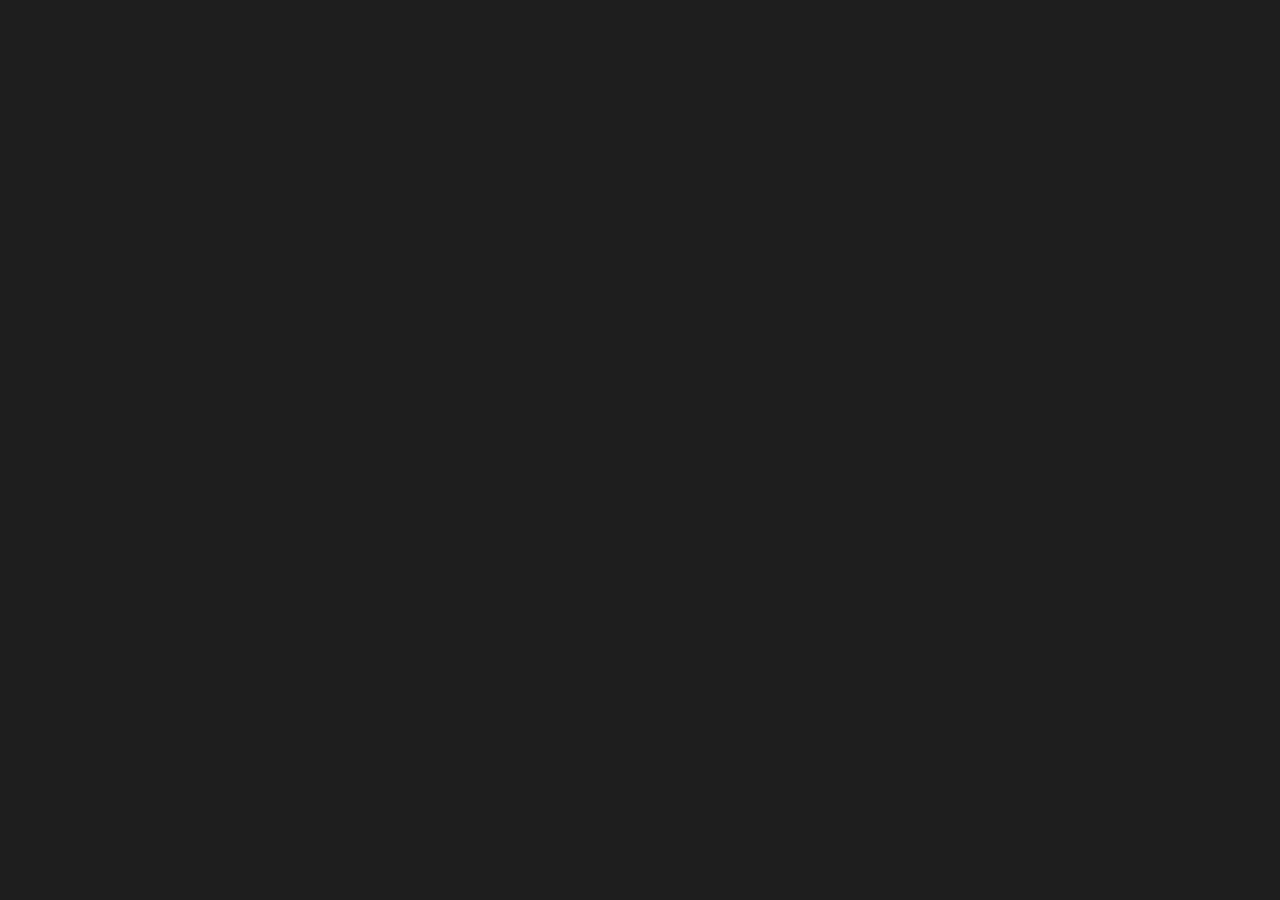
==== index.html @ 634e8bd8 "Add files via upload" ====
<!DOCTYPE html>
<html lang="ru" class="page">
<head>
    <meta charset="UTF-8">
    <meta name="viewport" content="width=device-width, initial-scale=1.0">
    <title>Хакатон</title>
    <link rel="stylesheet" href="./css/index.css">
</head>
<body class="page__body">
    
</body>
</html>
---- css/index.css ----
/* base */
@import "./base/fonts.css";
@import "./base/globals.css";
@import "./base/normalize.css";
@import "./base/vars.css";

/* blocks */
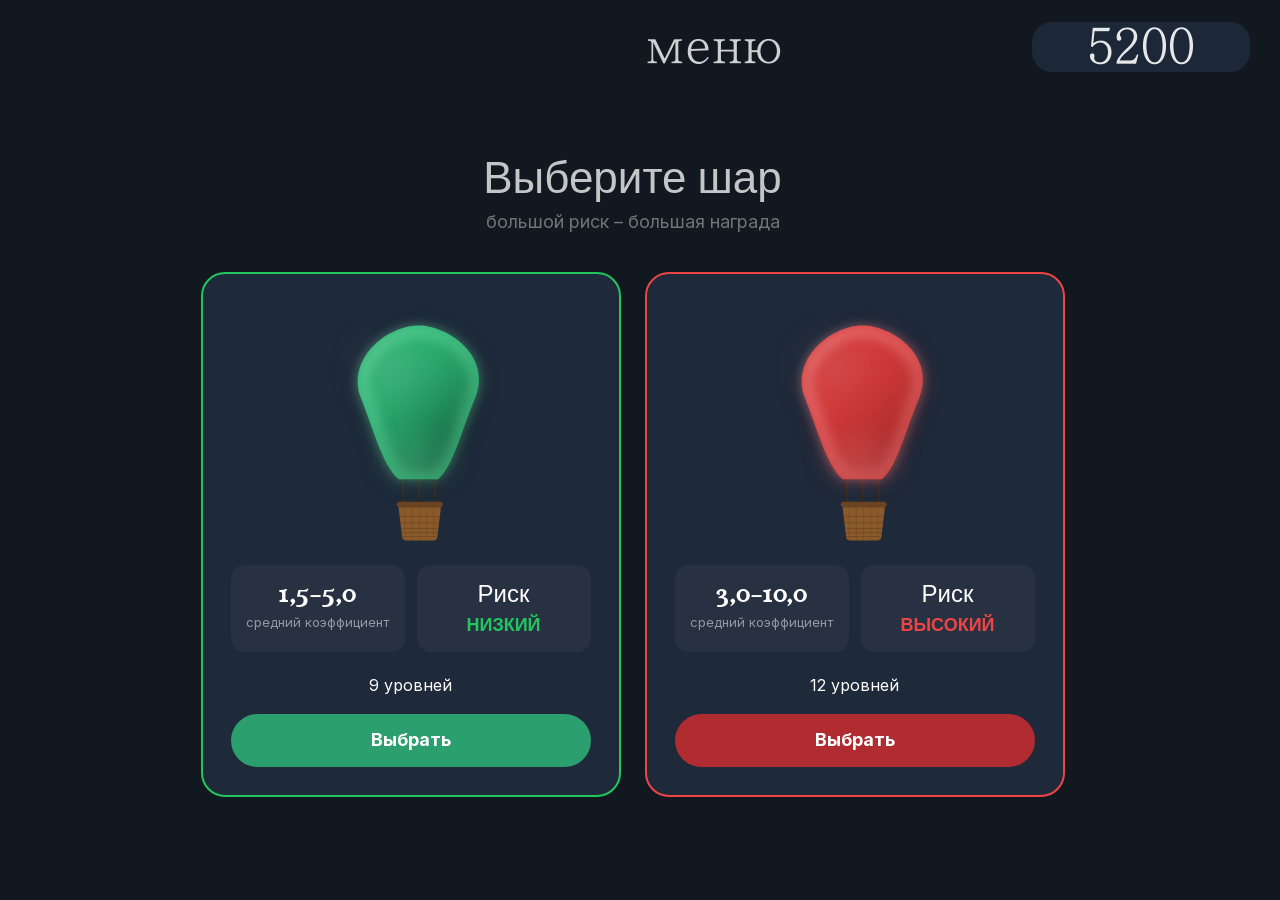
==== commit 6392d578: "Add files via upload" ====
--- a/index.html
+++ b/index.html
@@ -1,12 +1,90 @@
-<!DOCTYPE html>
+<!doctype html>
 <html lang="ru" class="page">
-<head>
-    <meta charset="UTF-8">
-    <meta name="viewport" content="width=device-width, initial-scale=1.0">
-    <title>Хакатон</title>
-    <link rel="stylesheet" href="./css/index.css">
-</head>
-<body class="page__body">
-    
-</body>
-</html>+  <head>
+    <meta charset="UTF-8" />
+    <meta name="viewport" content="width=device-width, initial-scale=1.0" />
+    <title>Выберите шар — Воздушный шар</title>
+    <link rel="stylesheet" href="./css/index.css" />
+  </head>
+  <body class="page__body">
+    <header class="container header__container">
+      <svg width="381px" height="73px">
+        <use href="./decor/logo.svg"></use>
+      </svg>
+      <nav class="header__navigation">
+        <ul class="navigation__list">
+          <li class="navigation__item">
+            <a href="#" class="navigation__item-link">меню</a>
+          </li>
+        </ul>
+      </nav>
+      <p class="header__balance">5200</p>
+    </header>
+    <main class="main">
+      <section class="section theme-select">
+        <div class="theme-select__inner container">
+          <h1 class="theme-select__title">Выберите шар</h1>
+          <p class="theme-select__subtitle">большой риск – большая награда</p>
+          <div class="theme-select__list">
+            <article class="theme-select__card theme-select__card--green">
+              <img
+                class="theme-select__balloon"
+                src="./decor/green-ball.svg"
+                alt="Зелёный шар"
+              />
+              <div class="theme-select__stats">
+                <div class="theme-select__stat">
+                  <span class="theme-select__stat-value">1,5–5,0</span>
+                  <span class="theme-select__stat-caption"
+                    >средний коэффициент</span
+                  >
+                </div>
+                <div class="theme-select__stat">
+                  <span class="theme-select__stat-title">Риск</span>
+                  <span
+                    class="theme-select__stat-risk theme-select__stat-risk--low"
+                    >низкий</span
+                  >
+                </div>
+              </div>
+              <span class="theme-select__levels">9 уровней</span>
+              <a
+                class="theme-select__button theme-select__button--green"
+                href="./game-green-ball.html"
+                >Выбрать</a
+              >
+            </article>
+            <article class="theme-select__card theme-select__card--red">
+              <img
+                class="theme-select__balloon"
+                src="./decor/red-ball.svg"
+                alt="Красный шар"
+              />
+              <div class="theme-select__stats">
+                <div class="theme-select__stat">
+                  <span class="theme-select__stat-value">3,0–10,0</span>
+                  <span class="theme-select__stat-caption"
+                    >средний коэффициент</span
+                  >
+                </div>
+                <div class="theme-select__stat">
+                  <span class="theme-select__stat-title">Риск</span>
+                  <span
+                    class="theme-select__stat-risk theme-select__stat-risk--high"
+                    >высокий</span
+                  >
+                </div>
+              </div>
+              <span class="theme-select__levels">12 уровней</span>
+              <a
+                class="theme-select__button theme-select__button--red"
+                href="./game-red-ball.html"
+                >Выбрать</a
+              >
+            </article>
+          </div>
+        </div>
+      </section>
+    </main>
+  </body>
+</html>
--- a/css/index.css
+++ b/css/index.css
@@ -5,4 +5,8 @@
 @import "./base/vars.css";
 
 /* blocks */
-
+@import "./blocks/header.css";
+@import "./blocks/history.css";
+@import "./blocks/game.css";
+@import "./blocks/stake.css";
+@import "./blocks/index-page.css";
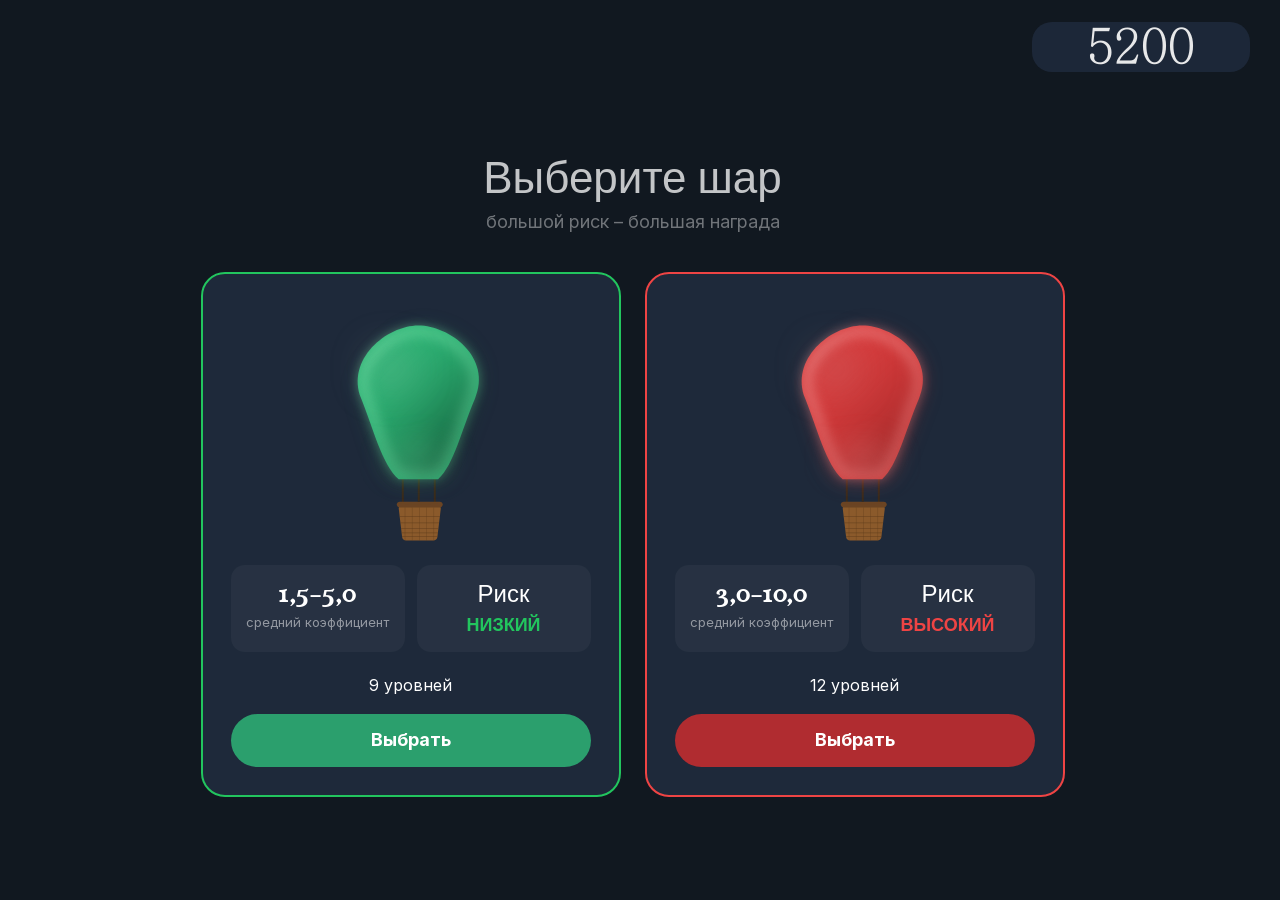
==== commit b6c2e63c: "Add files via upload" ====
--- a/index.html
+++ b/index.html
@@ -11,14 +11,7 @@
       <svg width="381px" height="73px">
         <use href="./decor/logo.svg"></use>
       </svg>
-      <nav class="header__navigation">
-        <ul class="navigation__list">
-          <li class="navigation__item">
-            <a href="#" class="navigation__item-link">меню</a>
-          </li>
-        </ul>
-      </nav>
-      <p class="header__balance">5200</p>
+      <p id="balance" class="header__balance">5200</p>
     </header>
     <main class="main">
       <section class="section theme-select">
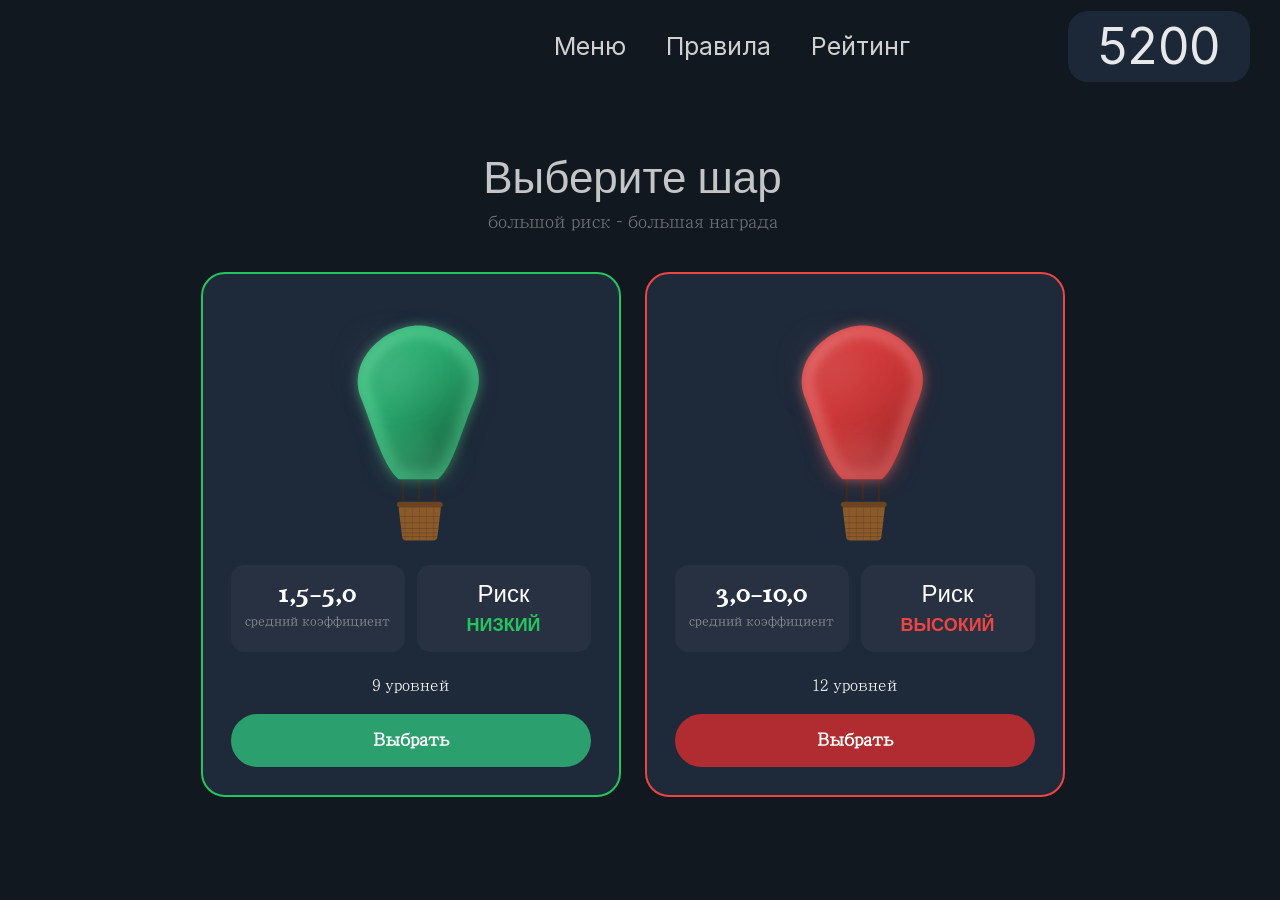
==== commit 48a0f669: "Add files via upload" ====
--- a/index.html
+++ b/index.html
@@ -11,7 +11,20 @@
       <svg width="381px" height="73px">
         <use href="./decor/logo.svg"></use>
       </svg>
-      <p id="balance" class="header__balance">5200</p>
+      <nav class="header__navigation">
+        <ul class="navigation__list">
+          <li class="navigation__item">
+            <a href="./index.html" class="navigation__item-link">Меню</a>
+          </li>
+          <li class="navigation__item">
+            <a href="#" class="navigation__item-link">Правила</a>
+          </li>
+          <li class="navigation__item">
+            <a href="./rating.html" class="navigation__item-link">Рейтинг</a>
+          </li>
+        </ul>
+      </nav>
+      <p class="header__balance">5200</p>
     </header>
     <main class="main">
       <section class="section theme-select">
--- a/css/index.css
+++ b/css/index.css
@@ -9,4 +9,5 @@
 @import "./blocks/history.css";
 @import "./blocks/game.css";
 @import "./blocks/stake.css";
-@import "./blocks/index-page.css";+@import "./blocks/index-page.css";
+@import "./blocks/rating.css";
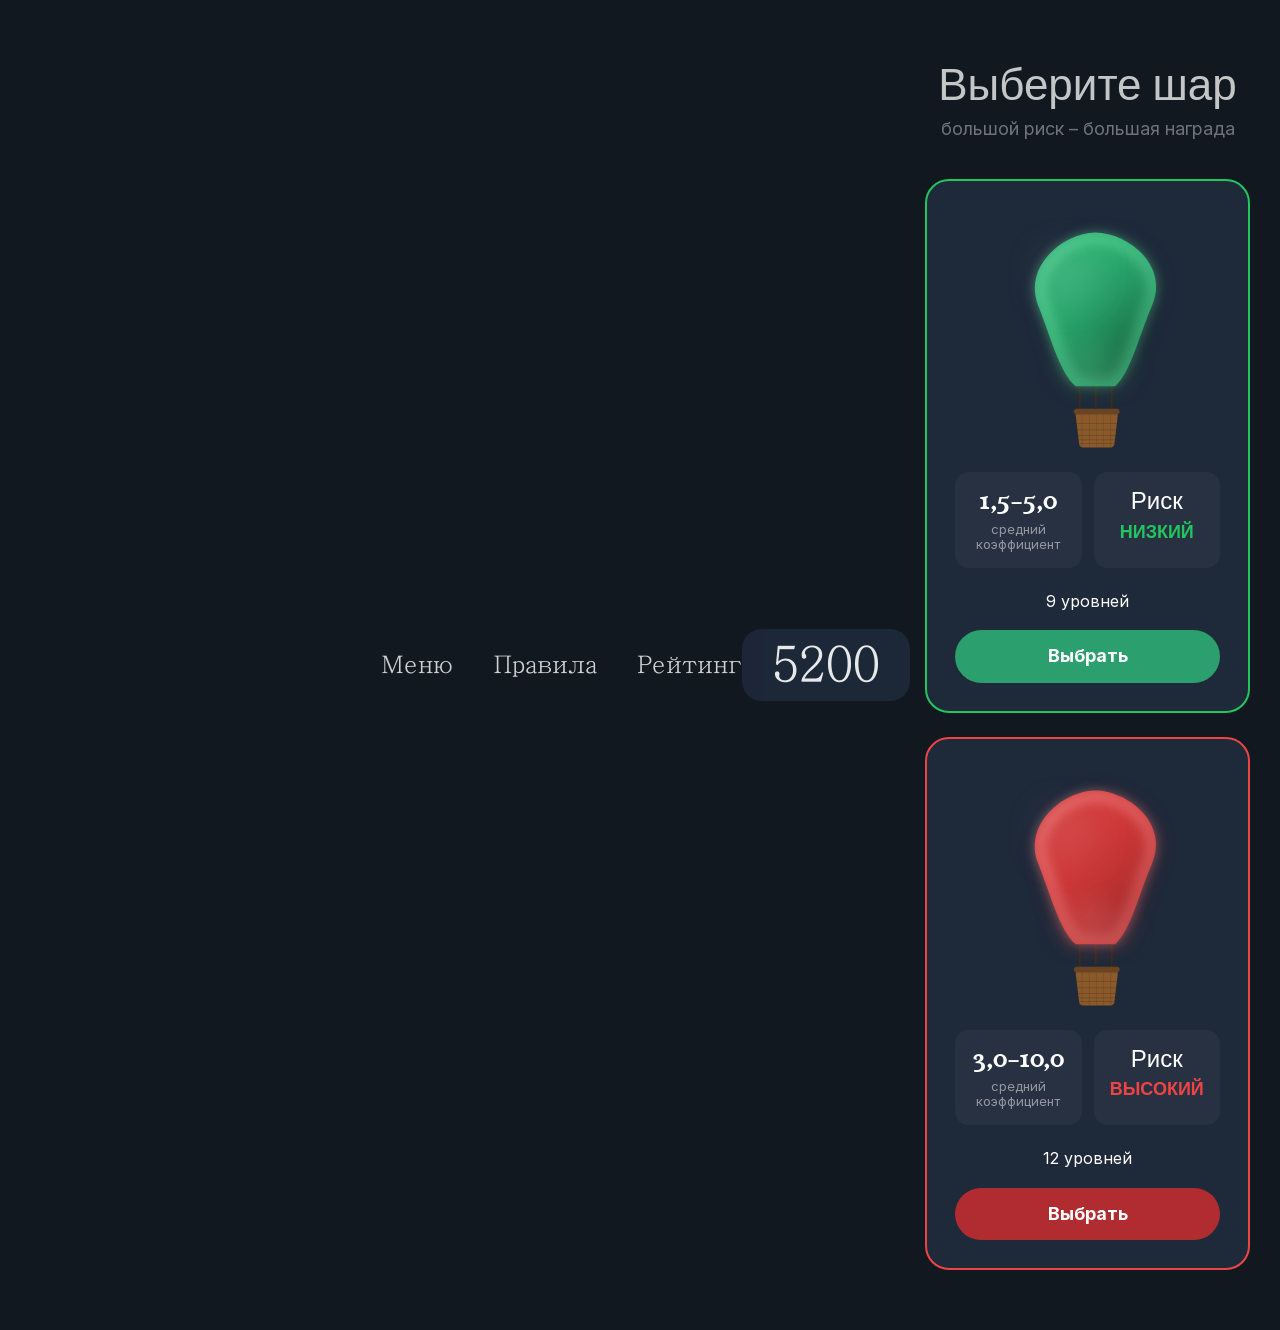
==== commit 46873e0b: "закончил модальные окна" ====
--- a/index.html
+++ b/index.html
@@ -5,6 +5,8 @@
     <meta name="viewport" content="width=device-width, initial-scale=1.0" />
     <title>Выберите шар — Воздушный шар</title>
     <link rel="stylesheet" href="./css/index.css" />
+    <link rel="stylesheet" href="./css/blocks/rules.css">
+    <link rel="stylesheet" href="./css/blocks/rules.css">
   </head>
   <body class="page__body">
     <header class="container header__container">
@@ -17,7 +19,7 @@
             <a href="./index.html" class="navigation__item-link">Меню</a>
           </li>
           <li class="navigation__item">
-            <a href="#" class="navigation__item-link">Правила</a>
+            <a href="#rules" class="navigation__item-link">Правила</a>
           </li>
           <li class="navigation__item">
             <a href="./rating.html" class="navigation__item-link">Рейтинг</a>
@@ -92,5 +94,55 @@
         </div>
       </section>
     </main>
+    <div id="rules" class="rules-popup">
+
+  <div class="rules-popup__content">
+
+    <a href="#" class="rules-popup__close" aria-label="Закрыть">
+      ×
+    </a>
+
+    <h2 class="rules-popup__title">
+      Правила
+    </h2>
+
+    <div class="rules-popup__text">
+
+      <p>
+        Выберите шар: красный — 12 уровней,
+        зелёный — 9.
+      </p>
+
+      <p>
+        Чем выше уровень, тем больше коэффициент и выигрыш.
+      </p>
+
+      <p>
+        Шар взлетает, коэффициент растёт.
+      </p>
+
+      <p>
+        В любой момент после первого уровня нажмите
+        «Забрать» — ставка умножится на текущий коэффициент,
+        и выигрыш зафиксируется.
+      </p>
+
+      <p>
+        Если не успеете — шар лопнет, и ставка сгорит.
+      </p>
+
+      <p>
+        За каждый пройденный уровень начисляются игровые очки.
+      </p>
+
+      <p>
+        Бустер на одном из уровней резко увеличивает коэффициент.
+      </p>
+
+    </div>
+
+  </div>
+
+</div>
   </body>
 </html>
--- a/css/index.css
+++ b/css/index.css
@@ -10,4 +10,4 @@
 @import "./blocks/game.css";
 @import "./blocks/stake.css";
 @import "./blocks/index-page.css";
-@import "./blocks/rating.css";+@import "./blocks/admin_panel.css";
--- a/css/blocks/rules.css
+++ b/css/blocks/rules.css
@@ -0,0 +1,106 @@
+/* Затемнение страницы */
+.rules-popup {
+  position: fixed;
+  inset: 0;
+  z-index: 1000;
+
+  display: none;
+  align-items: center;
+  justify-content: center;
+
+  background: rgba(0, 0, 0, 0.65);
+}
+
+/* Показываем окно, когда в адресе #rules */
+.rules-popup:target {
+  display: flex;
+}
+
+/* Само окно */
+.rules-popup__content {
+  position: relative;
+
+  width: min(1100px, 90%);
+  min-height: 500px;
+
+  padding: 60px 70px;
+
+  box-sizing: border-box;
+
+  background-color: #101820;
+
+  color: #f5f5f5;
+
+  text-align: center;
+}
+
+/* Крестик */
+.rules-popup__close {
+  position: absolute;
+  top: 25px;
+  right: 30px;
+
+  width: 50px;
+  height: 50px;
+
+  display: flex;
+  align-items: center;
+  justify-content: center;
+
+  color: #ffffff;
+  text-decoration: none;
+
+  font-family: Arial, sans-serif;
+  font-size: 48px;
+  line-height: 1;
+
+  transition: transform 0.2s ease;
+}
+
+.rules-popup__close:hover {
+  transform: scale(1.1);
+}
+
+/* Заголовок */
+.rules-popup__title {
+  margin: 0 0 30px;
+
+  font-family: var(--second-family);
+  font-size: 42px;
+  font-weight: 400;
+}
+
+/* Текст */
+.rules-popup__text {
+  font-family: var(--second-family);
+  font-size: 27px;
+  line-height: 1.25;
+}
+
+.rules-popup__text p {
+  margin: 0 0 20px;
+}
+
+.header__question {
+  width: 42px;
+  height: 42px;
+
+  display: flex;
+  align-items: center;
+  justify-content: center;
+
+  flex-shrink: 0;
+
+  transition: transform 0.2s ease;
+}
+
+.header__question img {
+  width: 100%;
+  height: 100%;
+
+  display: block;
+}
+
+.header__question:hover {
+  transform: scale(1.1);
+}
--- a/css/blocks/rules.css
+++ b/css/blocks/rules.css
@@ -0,0 +1,106 @@
+/* Затемнение страницы */
+.rules-popup {
+  position: fixed;
+  inset: 0;
+  z-index: 1000;
+
+  display: none;
+  align-items: center;
+  justify-content: center;
+
+  background: rgba(0, 0, 0, 0.65);
+}
+
+/* Показываем окно, когда в адресе #rules */
+.rules-popup:target {
+  display: flex;
+}
+
+/* Само окно */
+.rules-popup__content {
+  position: relative;
+
+  width: min(1100px, 90%);
+  min-height: 500px;
+
+  padding: 60px 70px;
+
+  box-sizing: border-box;
+
+  background-color: #101820;
+
+  color: #f5f5f5;
+
+  text-align: center;
+}
+
+/* Крестик */
+.rules-popup__close {
+  position: absolute;
+  top: 25px;
+  right: 30px;
+
+  width: 50px;
+  height: 50px;
+
+  display: flex;
+  align-items: center;
+  justify-content: center;
+
+  color: #ffffff;
+  text-decoration: none;
+
+  font-family: Arial, sans-serif;
+  font-size: 48px;
+  line-height: 1;
+
+  transition: transform 0.2s ease;
+}
+
+.rules-popup__close:hover {
+  transform: scale(1.1);
+}
+
+/* Заголовок */
+.rules-popup__title {
+  margin: 0 0 30px;
+
+  font-family: var(--second-family);
+  font-size: 42px;
+  font-weight: 400;
+}
+
+/* Текст */
+.rules-popup__text {
+  font-family: var(--second-family);
+  font-size: 27px;
+  line-height: 1.25;
+}
+
+.rules-popup__text p {
+  margin: 0 0 20px;
+}
+
+.header__question {
+  width: 42px;
+  height: 42px;
+
+  display: flex;
+  align-items: center;
+  justify-content: center;
+
+  flex-shrink: 0;
+
+  transition: transform 0.2s ease;
+}
+
+.header__question img {
+  width: 100%;
+  height: 100%;
+
+  display: block;
+}
+
+.header__question:hover {
+  transform: scale(1.1);
+}
